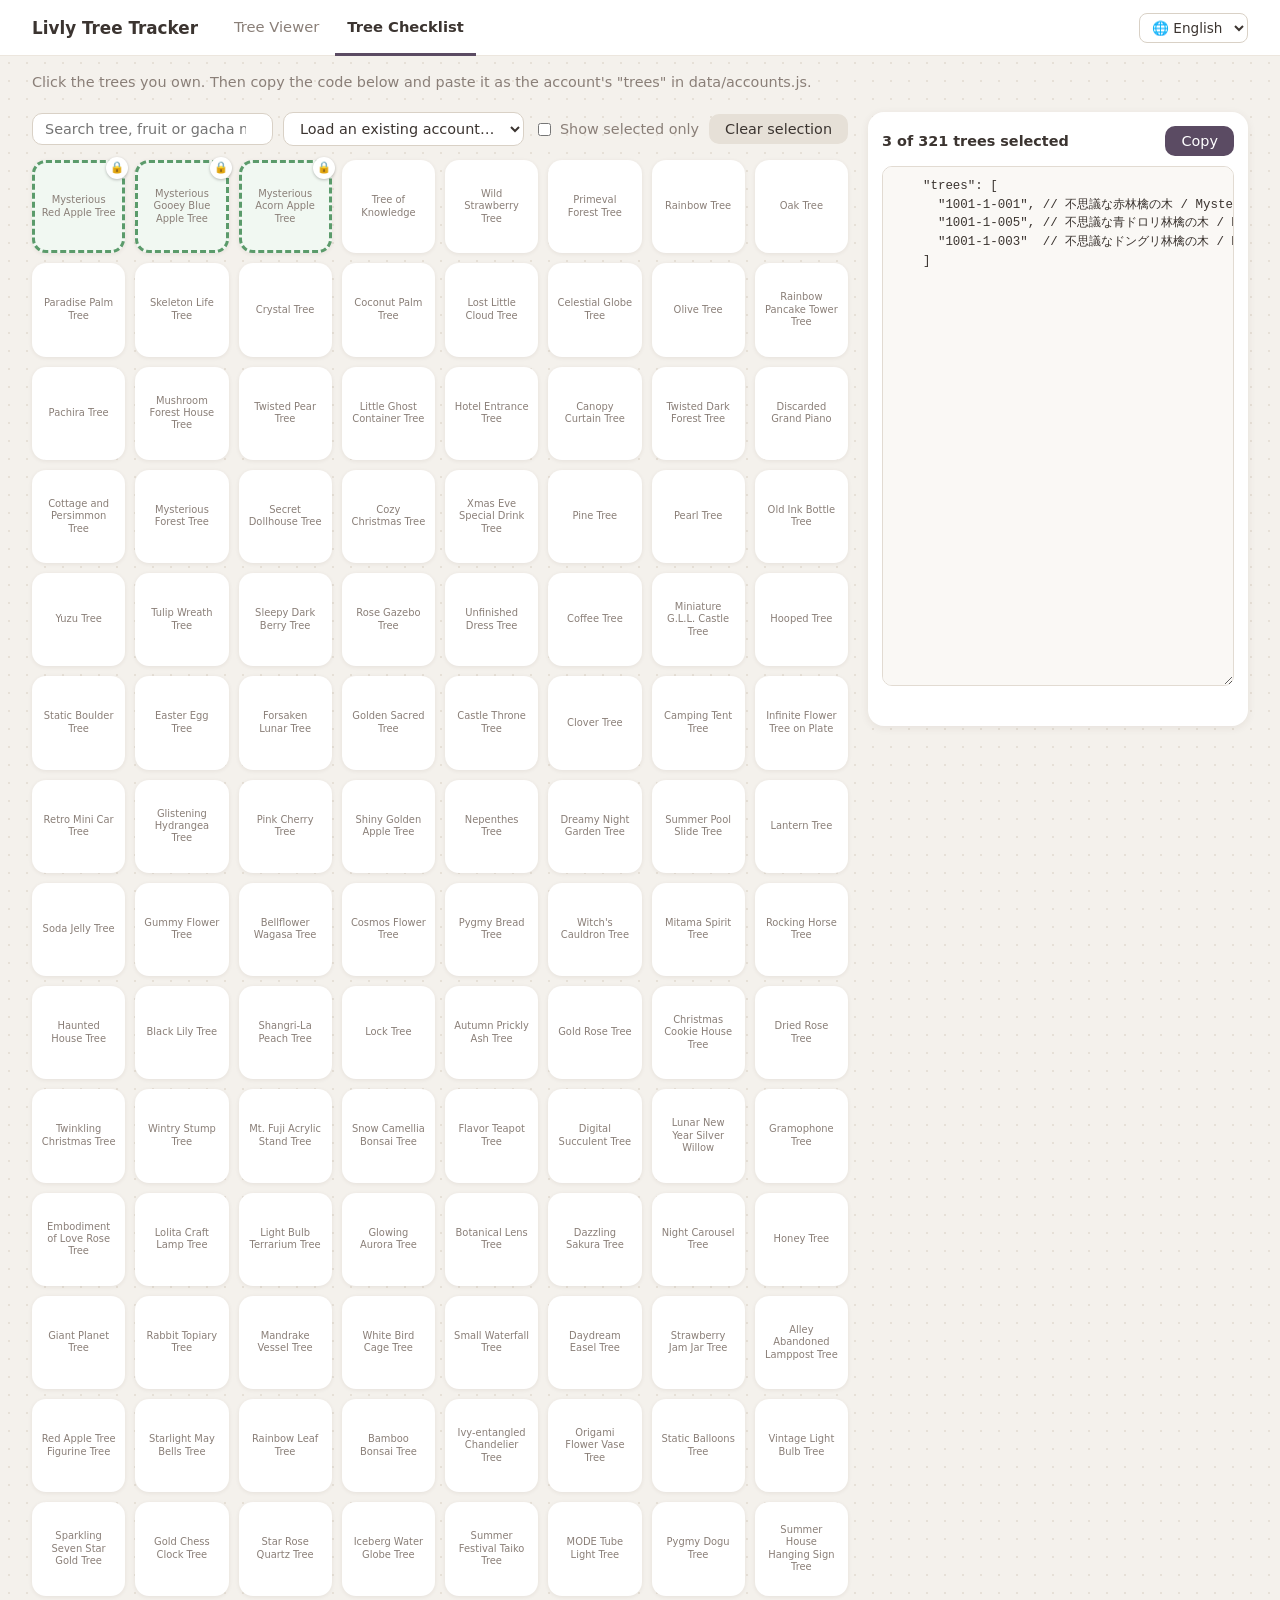
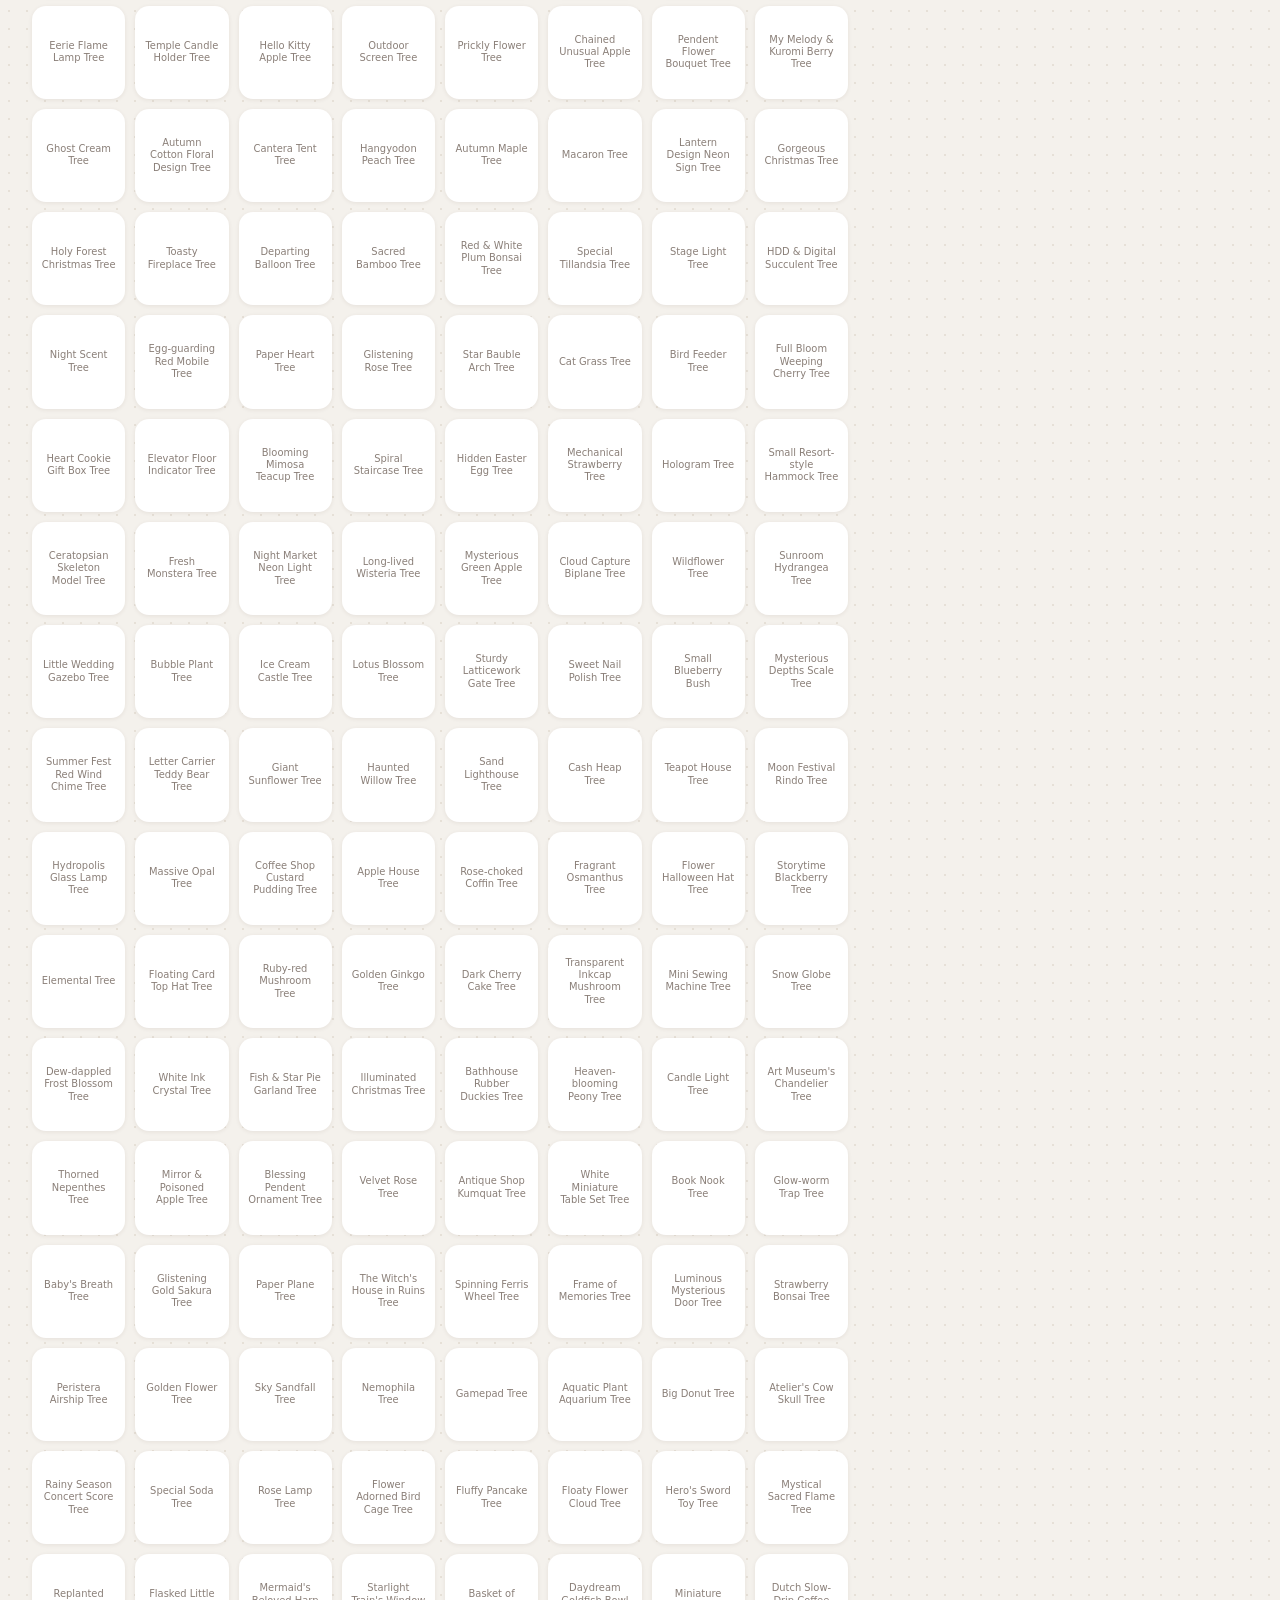
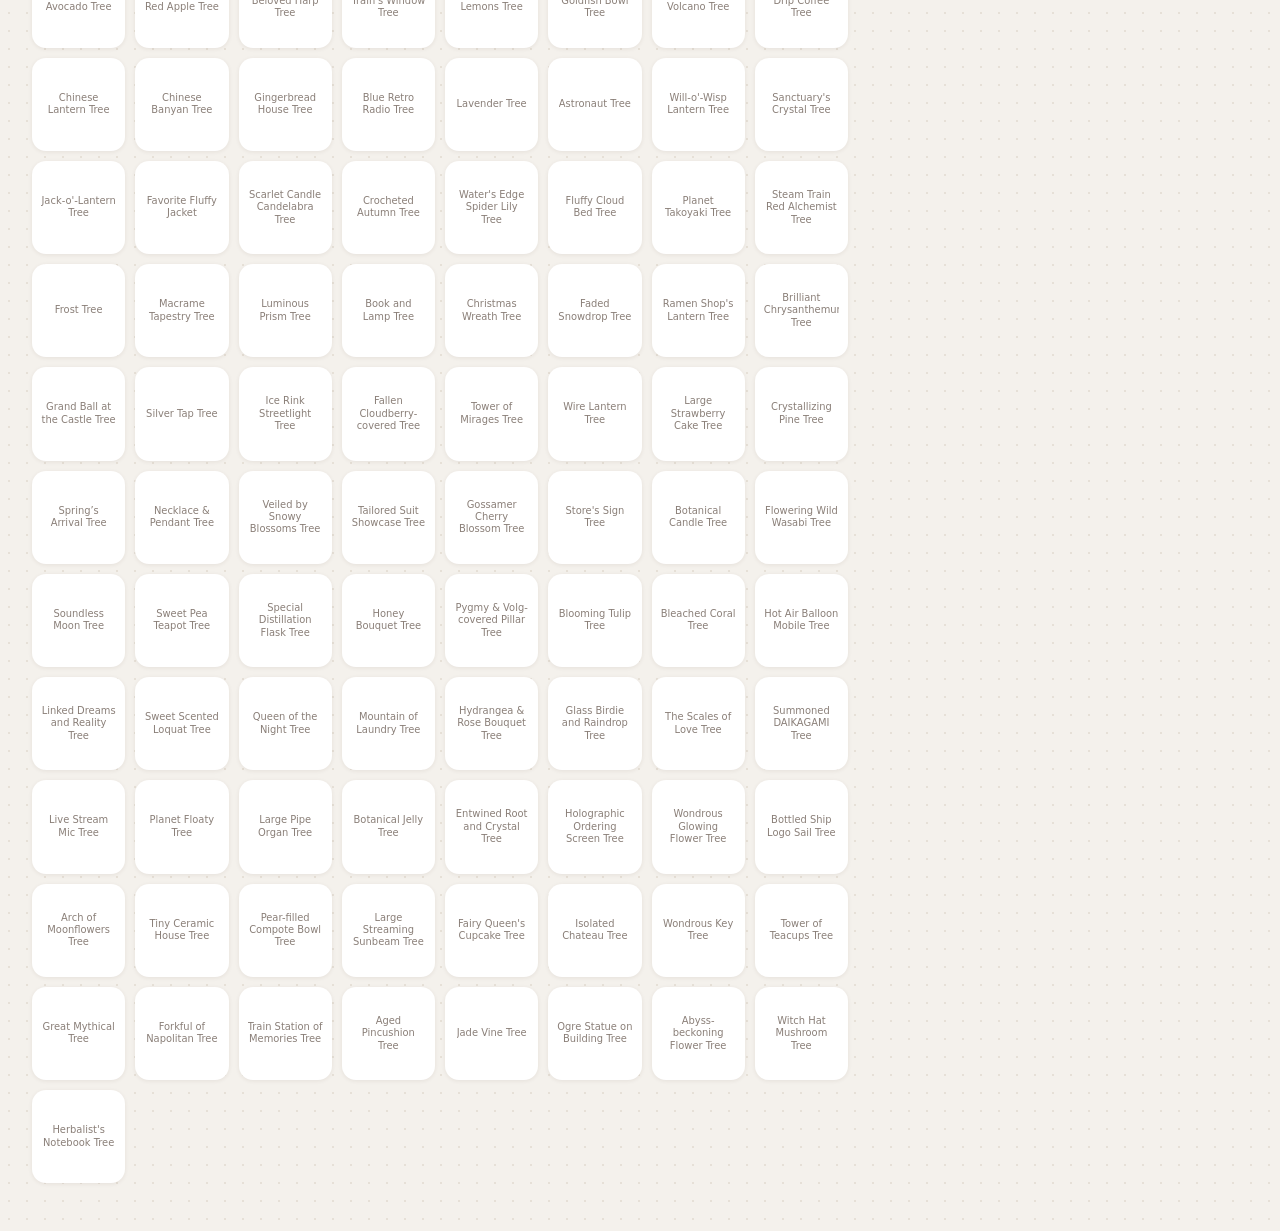
==== tree-checklist.html @ b5752711 "first commit" ====
<!DOCTYPE html>
<html lang="ja">
<head>
  <meta charset="UTF-8">
  <meta name="viewport" content="width=device-width, initial-scale=1.0">
  <meta http-equiv="Cache-Control" content="no-cache, no-store, must-revalidate">
  <title>Tree Checklist · Livly Tree Tracker</title>
  <script>
    // Fresh ?v= each load so the browser never shows an old saved copy.
    window.LIVLY_BUILD = Date.now();
    document.write('<link rel="stylesheet" href="css/style.css?v=' + LIVLY_BUILD + '">');
    document.write('<link rel="stylesheet" href="css/tree-checklist.css?v=' + LIVLY_BUILD + '">');
  </script>
</head>
<body>
  <!-- Top bar: app name, page tabs, language (filled in by scripts/nav.js) -->
  <nav id="site-nav" class="site-nav"></nav>

  <header class="page-header">
    <p class="page-meta" id="intro"></p>
  </header>

  <main class="picker-layout">
    <section class="picker-main">
      <div class="picker-toolbar">
        <input id="search" type="search" autocomplete="off">
        <select id="load-account"></select>
        <label class="toggle"><input id="selected-only" type="checkbox"> <span id="selected-only-label"></span></label>
        <button id="clear" type="button" class="secondary"></button>
      </div>
      <div id="tree-grid" class="picker-grid"></div>
      <p id="no-results" class="no-results" hidden></p>
    </section>

    <aside class="picker-output">
      <div class="output-head">
        <strong id="selected-count"></strong>
        <button id="copy" type="button"></button>
      </div>
      <textarea id="output" readonly spellcheck="false"></textarea>
      <p id="copy-status" class="copy-status" aria-live="polite"></p>
    </aside>
  </main>

  <script>
    [
      "data/livlies.js",
      "data/trees.js",
      "data/accounts.js",
      "scripts/i18n.js",
      "scripts/nav.js",
      "scripts/tree-checklist.js"
    ].forEach(function (src) {
      document.write('<script src="' + src + '?v=' + LIVLY_BUILD + '"><\/script>');
    });
  </script>
</body>
</html>
---- css/style.css ----
/* ===== Theme ===== */
:root {
  --bg: #f4f1ec;
  --card: #ffffff;
  --text: #3b3430;
  --muted: #8a7f78;
  --tile: #eeeae4;
  --radius: 16px;

  /* Potion colours: card edges, legend, tooltip */
  --c-neobelmin: #ef5a5a;   --text-neobelmin: #c43d3d;
  --c-mix: #4a7df0;         --text-mix: #2f5fcf;
  --c-plusterin: #f2a516;   --text-plusterin: #b87400;
  --c-collab: #b45ce0;      --text-collab: #8e3bbb;
  --c-plusterin-badge: #f2a516;   /* the "P" badge on Plusterin cards */

  /* Tooltip check marks: tree owned by this account / by another account (shared fruit) */
  --c-this-account: #7ab955;      /* grass green */
  --c-other-account: #17a99b;     /* teal green (also the share switch when on) */
}

* { box-sizing: border-box; }

body {
  margin: 0;
  font-family: "Hiragino Maru Gothic ProN", "Yu Gothic UI", "Meiryo", system-ui, sans-serif;
  background: var(--bg);
  background-image: radial-gradient(#e6e0d7 1px, transparent 1px);
  background-size: 18px 18px;
  color: var(--text);
}

/* ===== Top navigation bar (both pages) ===== */
.site-nav {
  display: flex; align-items: center; gap: 24px;
  height: 56px; padding: 0 32px;
  background: var(--card); border-bottom: 1px solid #ece6de;
  position: sticky; top: 0; z-index: 10;
}
.nav-brand { font-weight: bold; font-size: 1.05rem; white-space: nowrap; }
.nav-tabs { display: flex; gap: 4px; height: 100%; }
.nav-tabs a {
  display: flex; align-items: center; padding: 0 12px;
  color: var(--muted); text-decoration: none; font-size: 0.92rem; white-space: nowrap;
  border-bottom: 3px solid transparent; margin-bottom: -1px;
}
.nav-tabs a:hover { color: var(--text); }
.nav-tabs a.active { color: var(--text); font-weight: 600; border-bottom-color: #5b4b63; }
.nav-spacer { flex: 1; }
.lang-select {
  font: inherit; font-size: 0.85rem; color: var(--text); cursor: pointer;
  padding: 5px 8px; border-radius: 8px; border: 1px solid #d9d1c6; background: #fff;
}
@media (max-width: 640px) {
  .site-nav { gap: 12px; padding: 0 14px; }
  .nav-brand { display: none; }
}

/* ===== Page header (under the top bar) ===== */
.page-header { padding: 18px 32px 6px; }
.page-meta { margin: 0 0 8px; color: var(--muted); font-size: 0.9rem; }
#stats { font-size: 0.85rem; }
.page-toolbar {
  display: flex; flex-wrap: wrap; align-items: center; justify-content: space-between; gap: 12px 20px;
}

/* Right side of the toolbar: share switch + View switch */
.toolbar-controls { display: flex; flex-wrap: wrap; align-items: center; gap: 10px 22px; }

/* On/off switch ("Share fruit across accounts") */
.switch-control {
  display: inline-flex; align-items: center; gap: 8px; cursor: pointer;
  font-size: 0.84rem; color: var(--text); user-select: none;
}
.switch-control input { position: absolute; opacity: 0; pointer-events: none; }
.switch {
  position: relative; width: 36px; height: 20px; flex: none;
  border-radius: 999px; background: #d9d1c6; transition: background .15s;
}
.switch::after {
  content: ""; position: absolute; top: 2px; left: 2px; width: 16px; height: 16px;
  border-radius: 50%; background: #fff; box-shadow: 0 1px 2px rgba(0,0,0,.25); transition: transform .15s;
}
.switch-control input:checked + .switch { background: var(--c-other-account); }
.switch-control input:checked + .switch::after { transform: translateX(16px); }
.switch-control input:focus-visible + .switch { outline: 2px solid #5b4b63; outline-offset: 2px; }

/* "View" label sits outside the buttons */
.view-control { display: flex; align-items: center; gap: 8px; }
.control-label { font-size: 0.82rem; color: var(--muted); }

/* Segmented buttons (View switch) */
.segmented { display: inline-flex; gap: 2px; background: #e6e0d7; border-radius: 10px; padding: 3px; }
.segmented button {
  display: inline-flex; align-items: center; gap: 6px;
  border: 0; background: transparent; color: var(--muted); cursor: pointer;
  font: inherit; font-size: 0.84rem; padding: 5px 11px; border-radius: 8px;
}
.segmented button:hover { color: var(--text); }
.segmented button.active { background: var(--card); color: var(--text); box-shadow: 0 1px 3px rgba(0,0,0,.12); }
.segmented svg { width: 16px; height: 16px; flex: none; fill: currentColor; }
@media (max-width: 640px) {
  .segmented button span { display: none; }   /* icons only on small screens */
}

.legend {
  display: flex; flex-wrap: wrap; gap: 16px;
  list-style: none; padding: 0; margin: 0;
  font-size: 0.85rem; color: var(--muted);
}
.legend li { display: flex; align-items: center; gap: 6px; font-weight: 600; }
.legend li:has(.type-neobelmin) { color: var(--text-neobelmin); }
.legend li:has(.type-mix)       { color: var(--text-mix); }
.legend li:has(.type-plusterin) { color: var(--text-plusterin); }
.legend li:has(.type-collab)    { color: var(--text-collab); }
.dot { width: 10px; height: 10px; border-radius: 50%; display: inline-block; }
.dot.type-neobelmin { background: var(--c-neobelmin); }
.dot.type-mix       { background: var(--c-mix); }
.dot.type-plusterin { background: var(--c-plusterin); }
.dot.type-collab    { background: var(--c-collab); }

main { padding: 8px 32px 48px; }
.loading, .error-box { color: var(--muted); }
.error-box {
  background: #fff3f0; border: 1px solid #f0c4bb; color: #8a3a2c;
  padding: 16px 20px; border-radius: 12px; max-width: 720px; line-height: 1.6;
}
.error-box code { background: #fbe1da; padding: 1px 5px; border-radius: 4px; }

/* ===== Account section ===== */
.account { margin-top: 28px; }
.account-header {
  display: flex; flex-wrap: wrap; align-items: baseline; gap: 12px;
  border-bottom: 2px solid #e2dbd2; padding-bottom: 8px; margin-bottom: 14px;
}
.account-header h2 { margin: 0; font-size: 1.3rem; }
.account-count { color: var(--muted); font-size: 0.9rem; }


/* ===== Tree grid ===== */
.tree-grid {
  display: grid;
  grid-template-columns: repeat(auto-fill, minmax(260px, 1fr));
  gap: 16px;
}

/* ===== Tree card ===== */
.tree-card {
  background: var(--card);
  border-radius: var(--radius);
  padding: 10px;
  box-shadow: 0 2px 8px rgba(60, 40, 30, 0.08);
  border-left: 5px solid transparent;   /* potion colour, see below */
  display: flex; flex-direction: column; gap: 8px;
}
.tree-card.type-neobelmin { border-left-color: var(--c-neobelmin); }
.tree-card.type-mix       { border-left-color: var(--c-mix); }
.tree-card.type-plusterin { border-left-color: var(--c-plusterin); }
.tree-card.type-collab    { border-left-color: var(--c-collab); }

/* Banner (top) */
.banner {
  aspect-ratio: 4 / 1;
  border-radius: 10px;
  overflow: hidden;
  background: linear-gradient(135deg, #5b4b63, #2f2a3a);
  display: flex; align-items: center; justify-content: center;
}
.banner img { width: 100%; height: 100%; object-fit: cover; display: block; }
.banner-text {
  color: #fff; text-align: center; padding: 0 10px; line-height: 1.3;
  font-size: 0.95rem; font-weight: bold; text-shadow: 0 1px 2px rgba(0,0,0,.4);
}
.banner-text small { display: block; font-weight: normal; font-size: 0.72rem; opacity: 0.85; }

/* Body: Livly (left) + tree (right) */
.card-body {
  display: grid;
  grid-template-columns: 1fr 1fr;
  gap: 10px;
  align-items: end;
}

.livly-slot {
  position: relative;
  aspect-ratio: 1 / 1;
}
.livly-slot .livly-img {
  width: 100%; height: 100%; object-fit: contain;
  display: block;
}

/* Plusterin badge: white "P" on an amber circle, overlapping the bottom-left of the Livly */
.plusterin-badge, .cc-badge {
  position: absolute; border-radius: 50%;
  background: var(--c-plusterin-badge); border: 2px solid #fff;
  box-shadow: 0 1px 4px rgba(0,0,0,.25);
  display: flex; align-items: center; justify-content: center;
  color: #fff; font-weight: 800; line-height: 1;
  font-family: "Arial Rounded MT Bold", "Segoe UI", system-ui, sans-serif;
}
.plusterin-badge { left: -4px; bottom: -4px; width: 34px; height: 34px; font-size: 1.15rem; }

/* Wrapper that carries the Livly name on hover (both card views) */
.livly-pic { display: block; width: 100%; height: 100%; }
.livly-pic > a { display: block; width: 100%; height: 100%; }

/* "+N" chip on the Livly (Large cards) — hover / tap for the ingredient tooltip */
.more-chip {
  position: absolute; right: 2px; top: 2px;
  min-width: 30px; height: 26px; padding: 0 7px; border: 0; border-radius: 999px;
  background: #fff; box-shadow: 0 1px 4px rgba(0,0,0,.25);
  font: inherit; font-size: 0.78rem; font-weight: bold; color: var(--text); cursor: pointer;
}
.more-chip:hover, .more-chip:focus-visible { background: #5b4b63; color: #fff; outline: none; }

.tree-slot {
  aspect-ratio: 1 / 1;
  background: var(--tile);
  border-radius: 12px;
  display: flex; align-items: center; justify-content: center;
  overflow: hidden;
}
.tree-slot img { width: 90%; height: 90%; object-fit: contain; }

/* Placeholder for missing images */
.placeholder {
  width: 100%; height: 100%;
  border-radius: 12px;
  background: repeating-linear-gradient(45deg, #eee8e0, #eee8e0 8px, #e6dfd6 8px, #e6dfd6 16px);
  display: flex; align-items: center; justify-content: center;
  color: var(--muted); font-size: 0.75rem;
}


.tree-card.unknown { border: 2px dashed #e0a39a; color: #8a3a2c; font-size: 0.85rem; }

a { color: inherit; }


/* Shared potion colours for the small views */
.compact-card, .tree-tile-card { --ring: var(--c-neobelmin); }
.type-mix       { --ring: var(--c-mix); }
.type-plusterin { --ring: var(--c-plusterin); }
.type-collab    { --ring: var(--c-collab); }

/* ===== A · Compact cards ===== */
.compact-grid { display: grid; grid-template-columns: repeat(auto-fill, minmax(150px, 1fr)); gap: 10px; }
.compact-card {
  background: var(--card); border-radius: 12px; padding: 6px;
  box-shadow: 0 1px 4px rgba(60, 40, 30, 0.08); border-left: 5px solid var(--ring);
}
.cc-banner {
  aspect-ratio: 4 / 1; border-radius: 6px; overflow: hidden;
  background: linear-gradient(135deg, #5b4b63, #2f2a3a);
  color: #fff; font-size: 0.6rem; line-height: 1.2; font-weight: bold;
  display: flex; align-items: center; justify-content: center; text-align: center; padding: 0 4px;
}
.cc-banner img { width: 100%; height: 100%; object-fit: cover; display: block; }
.cc-banner:has(img) { padding: 0; }
.cc-body { display: grid; grid-template-columns: 1fr 1fr; gap: 6px; margin-top: 6px; }
.cc-livly, .cc-tree { position: relative; aspect-ratio: 1 / 1; }
.cc-livly img, .cc-tree img { width: 100%; height: 100%; object-fit: contain; display: block; }
.cc-tree { background: var(--tile); border-radius: 8px; overflow: hidden; }
.cc-badge { left: -3px; bottom: -3px; width: 22px; height: 22px; font-size: 0.75rem; }
.cc-more {
  position: absolute; right: -3px; top: -3px; min-width: 22px; height: 20px; padding: 0 5px;
  border: 0; border-radius: 999px; background: #fff; box-shadow: 0 1px 3px rgba(0,0,0,.25);
  font: inherit; font-size: 0.65rem; font-weight: bold; line-height: 20px; text-align: center;
  color: var(--text); cursor: pointer;
}
.cc-more:hover, .cc-more:focus-visible { background: #5b4b63; color: #fff; outline: none; }
.compact-card .placeholder, .tree-tile-card .placeholder { border-radius: 8px; }
.compact-card.unknown, .tree-tile-card.unknown {
  border: 2px dashed #e0a39a; color: #8a3a2c; font-size: 0.75rem; display: flex; align-items: center; justify-content: center;
}

/* ===== B · Tiles (also used by "Side by side") ===== */
.tile-grid { display: grid; grid-template-columns: repeat(auto-fill, minmax(86px, 1fr)); gap: 9px; }
.tree-tile-card {
  position: relative; aspect-ratio: 1 / 1; padding: 6px;
  background: var(--card); border-radius: 12px; border: 2px solid var(--ring);
  box-shadow: 0 1px 4px rgba(60, 40, 30, 0.08);
}
.tree-tile-card > img { width: 100%; height: 100%; object-fit: contain; display: block; }
.tt-livly {
  position: absolute; left: -6px; bottom: -6px; width: 44%; aspect-ratio: 1 / 1;
  border-radius: 50%; background: #fff; border: 2px solid var(--ring);
  box-shadow: 0 1px 3px rgba(0,0,0,.2); overflow: hidden;
}
.tt-livly img { width: 100%; height: 100%; object-fit: contain; display: block; }

/* ===== F · Accounts side by side ===== */
.accounts-columns {
  display: grid;
  grid-template-columns: repeat(var(--account-count, 3), minmax(0, 1fr));
  gap: 14px; align-items: start;
}
.accounts-columns .account {
  margin-top: 18px; background: rgba(255, 255, 255, 0.5); border-radius: 14px; padding: 10px;
}
.accounts-columns .account-header h2 { font-size: 1rem; }
.accounts-columns .tile-grid { grid-template-columns: repeat(auto-fill, minmax(64px, 1fr)); gap: 8px; }
@media (max-width: 900px) {
  .accounts-columns { grid-template-columns: 1fr; }
}


/* ===== "+N" ingredient tooltip ===== */
.livly-tip {
  position: fixed; z-index: 100;
  --ring: var(--c-neobelmin);   /* rows without a type class use the Neobelmin colour */
  max-height: calc(100vh - 20px); overflow-y: auto; overscroll-behavior: contain;
  width: max-content; max-width: min(520px, calc(100vw - 20px));
  background: #fff; border-radius: 14px; padding: 12px 14px;
  box-shadow: 0 8px 28px rgba(40, 25, 20, .18), 0 0 0 1px rgba(0,0,0,.04);
  font-size: 0.82rem; line-height: 1.35; color: var(--text);
}
/* Soft bounce in, quick fade out */
.livly-tip {
  transform-origin: var(--tip-origin, left top);
  animation: tipBounceIn 260ms cubic-bezier(.34, 1.56, .64, 1) both;
}
.livly-tip.leaving {
  pointer-events: none;
  animation: tipFadeOut 100ms ease-in both;
}
@keyframes tipBounceIn {
  from { opacity: 0; transform: scale(.85); }
  60%  { opacity: 1; }
  to   { opacity: 1; transform: none; }
}
@keyframes tipFadeOut {
  to { opacity: 0; transform: scale(.97); }
}
@media (prefers-reduced-motion: reduce) {
  .livly-tip, .livly-tip.leaving { animation: none; }
}
.livly-tip img { display: block; width: 100%; height: 100%; object-fit: contain; }
.lt-ph { display: block; width: 100%; height: 100%; background: #eee8e0; }
.lt-title { font-size: 0.72rem; color: var(--muted); margin: 0 0 6px; }

.lt-chain {
  display: grid; grid-template-columns: 44px 1fr; gap: 4px 10px; align-items: center; padding: 7px 0;
}
.lt-chain + .lt-chain { border-top: 1px solid #f0ebe4; }
.lt-pic {
  width: 44px; height: 44px; border-radius: 50%; overflow: hidden;
  border: 3px solid var(--ring); background: #faf8f5;
}
.lt-chain.cannot > .lt-pic { filter: grayscale(.85); opacity: .5; }
.lt-name { font-weight: 600; }
.lt-pill {
  display: inline-block; margin-left: 6px; padding: 1px 7px; border-radius: 999px;
  font-size: 0.64rem; color: #fff; background: var(--ring); vertical-align: 1px;
}
.lt-main {
  display: inline-block; margin-left: 4px; padding: 0 6px; border-radius: 999px;
  border: 1px solid #d9d1c6; font-size: 0.64rem; color: var(--muted);
}
.lt-status { margin-left: 6px; font-size: 0.64rem; white-space: nowrap; }
.lt-status.ok { color: #4f8a5e; }
.lt-status.no { color: #b0695c; }

/* recipe trees with counts; ✓ = owned, faded = missing */
.lt-recipe { display: flex; flex-wrap: wrap; gap: 6px; margin-top: 3px; }
.lt-ing { display: inline-flex; align-items: center; gap: 2px; font-size: 0.68rem; color: var(--muted); }
.lt-ing-pic, .lt-p-tree { position: relative; border-radius: 6px; background: #f3efe9; }
.lt-ing-pic { width: 24px; height: 24px; }
.lt-ing-pic img, .lt-p-tree img { border-radius: 6px; }
.lt-ing.missing .lt-ing-pic, .lt-p.no .lt-p-tree { opacity: .35; filter: grayscale(1); }
.lt-ing.owned .lt-ing-pic::after, .lt-p.ok .lt-p-tree::after {
  content: "✓"; position: absolute; right: -4px; bottom: -4px;
  width: 12px; height: 12px; border-radius: 50%;
  background: var(--c-this-account); color: #fff; font-size: 8px; line-height: 12px; text-align: center;
}
.lt-ing.other .lt-ing-pic::after, .lt-p.ok.other .lt-p-tree::after {
  content: "✓"; position: absolute; right: -4px; bottom: -4px;
  width: 12px; height: 12px; border-radius: 50%;
  background: var(--c-other-account); color: #fff; font-size: 8px; line-height: 12px; text-align: center;
}

/* Plusterins of that Neobelmin */
.lt-plus { grid-column: 2; display: flex; flex-wrap: wrap; gap: 8px; align-items: flex-start; }
.lt-arrow { align-self: center; color: var(--muted); font-size: 0.75rem; }
.lt-p { width: 40px; text-align: center; font-size: 0.64rem; color: var(--muted); }
.lt-p.ok { color: #4f8a5e; font-weight: 600; }
.lt-p-pic {
  width: 34px; height: 34px; margin: 0 auto 2px; border-radius: 50%; overflow: hidden;
  border: 2px solid var(--c-plusterin); background: #faf8f5;
}
.lt-p.no .lt-p-pic { filter: grayscale(.85); opacity: .5; }
.lt-p-tree { width: 20px; height: 20px; margin: 2px auto 0; }
.lt-legend {
  display: flex; flex-wrap: wrap; gap: 4px 14px;
  margin-top: 8px; padding-top: 7px; border-top: 1px solid #f0ebe4;
  font-size: 0.68rem; color: var(--muted);
}
.lt-key { display: inline-flex; align-items: center; gap: 5px; }
/* same badges as on the recipe trees */
.lt-check {
  width: 13px; height: 13px; border-radius: 50%; flex: none;
  color: #fff; font-size: 8px; line-height: 13px; text-align: center;
}
.lt-check.owned { background: var(--c-this-account); }
.lt-check.other { background: var(--c-other-account); }
---- css/tree-checklist.css ----
/* ===== Tree Checklist (extends style.css) ===== */

/* Grid on the left, output box stays in view on the right */
.picker-layout {
  display: grid;
  grid-template-columns: minmax(0, 1fr) 380px;
  gap: 20px;
  align-items: start;
}
@media (max-width: 900px) {
  .picker-layout { grid-template-columns: 1fr; }
}

/* Toolbar */
.picker-toolbar {
  display: flex; flex-wrap: wrap; align-items: center; gap: 10px;
  margin-bottom: 14px;
}
.picker-toolbar input[type="search"],
.picker-toolbar select {
  font: inherit; font-size: 0.9rem;
  padding: 7px 12px; border-radius: 10px; border: 1px solid #d9d1c6; background: #fff; color: var(--text);
}
.picker-toolbar input[type="search"] { flex: 1 1 220px; min-width: 180px; }
.toggle { display: inline-flex; align-items: center; gap: 6px; font-size: 0.9rem; color: var(--muted); cursor: pointer; }

button {
  font: inherit; font-size: 0.9rem; cursor: pointer;
  padding: 7px 16px; border-radius: 10px; border: 0;
  background: #5b4b63; color: #fff;
}
button.secondary { background: #e6e0d7; color: var(--text); }
button:hover { filter: brightness(1.08); }

/* Tree tiles */
.picker-grid {
  display: grid;
  grid-template-columns: repeat(auto-fill, minmax(92px, 1fr));
  gap: 10px;
}
.tree-tile {
  position: relative;
  aspect-ratio: 1 / 1;
  padding: 6px;
  background: var(--card);
  border: 3px solid transparent;
  border-radius: 14px;
  box-shadow: 0 1px 4px rgba(60, 40, 30, 0.08);
  display: flex; align-items: center; justify-content: center;
  color: var(--text);
}
.tree-tile:hover { filter: none; border-color: #d9d1c6; }
.tree-tile[hidden] { display: none; }
.tree-tile img { width: 100%; height: 100%; object-fit: contain; opacity: 0.55; transition: opacity .12s; }
.tree-tile:hover img { opacity: 0.85; }

.tree-tile.selected { border-color: #5b9b6b; background: #f1f8f2; }
.tree-tile.selected img { opacity: 1; }

.tree-tile .check {
  position: absolute; top: -6px; right: -6px;
  width: 22px; height: 22px; border-radius: 50%;
  background: #5b9b6b; color: #fff; font-size: 0.8rem; line-height: 22px; text-align: center;
  display: none; box-shadow: 0 1px 3px rgba(0,0,0,.25);
}
.tree-tile.selected .check { display: block; }

/* Starter trees: always selected, can't be clicked off */
.tree-tile.locked { cursor: default; border-style: dashed; }
.tree-tile.locked:hover { border-color: #5b9b6b; }
.tree-tile.locked .check { background: #fff; font-size: 0.7rem; }

.tile-fallback { font-size: 0.62rem; line-height: 1.25; color: var(--muted); text-align: center; overflow: hidden; }

.no-results { color: var(--muted); }

/* Output box */
.picker-output {
  position: sticky; top: 72px;   /* below the sticky top bar */
  background: var(--card);
  border-radius: var(--radius);
  padding: 14px;
  box-shadow: 0 2px 8px rgba(60, 40, 30, 0.08);
  display: flex; flex-direction: column; gap: 10px;
}
.output-head { display: flex; align-items: center; justify-content: space-between; gap: 10px; font-size: 0.9rem; }
#output {
  width: 100%;
  height: min(60vh, 520px);
  resize: vertical;
  font-family: Consolas, "Cascadia Mono", Menlo, monospace;
  font-size: 0.78rem; line-height: 1.5;
  padding: 10px; border-radius: 10px; border: 1px solid #e2dbd2; background: #faf8f5; color: var(--text);
  white-space: pre; overflow: auto;
}
.copy-status { margin: 0; min-height: 1.2em; font-size: 0.85rem; color: #5b9b6b; }
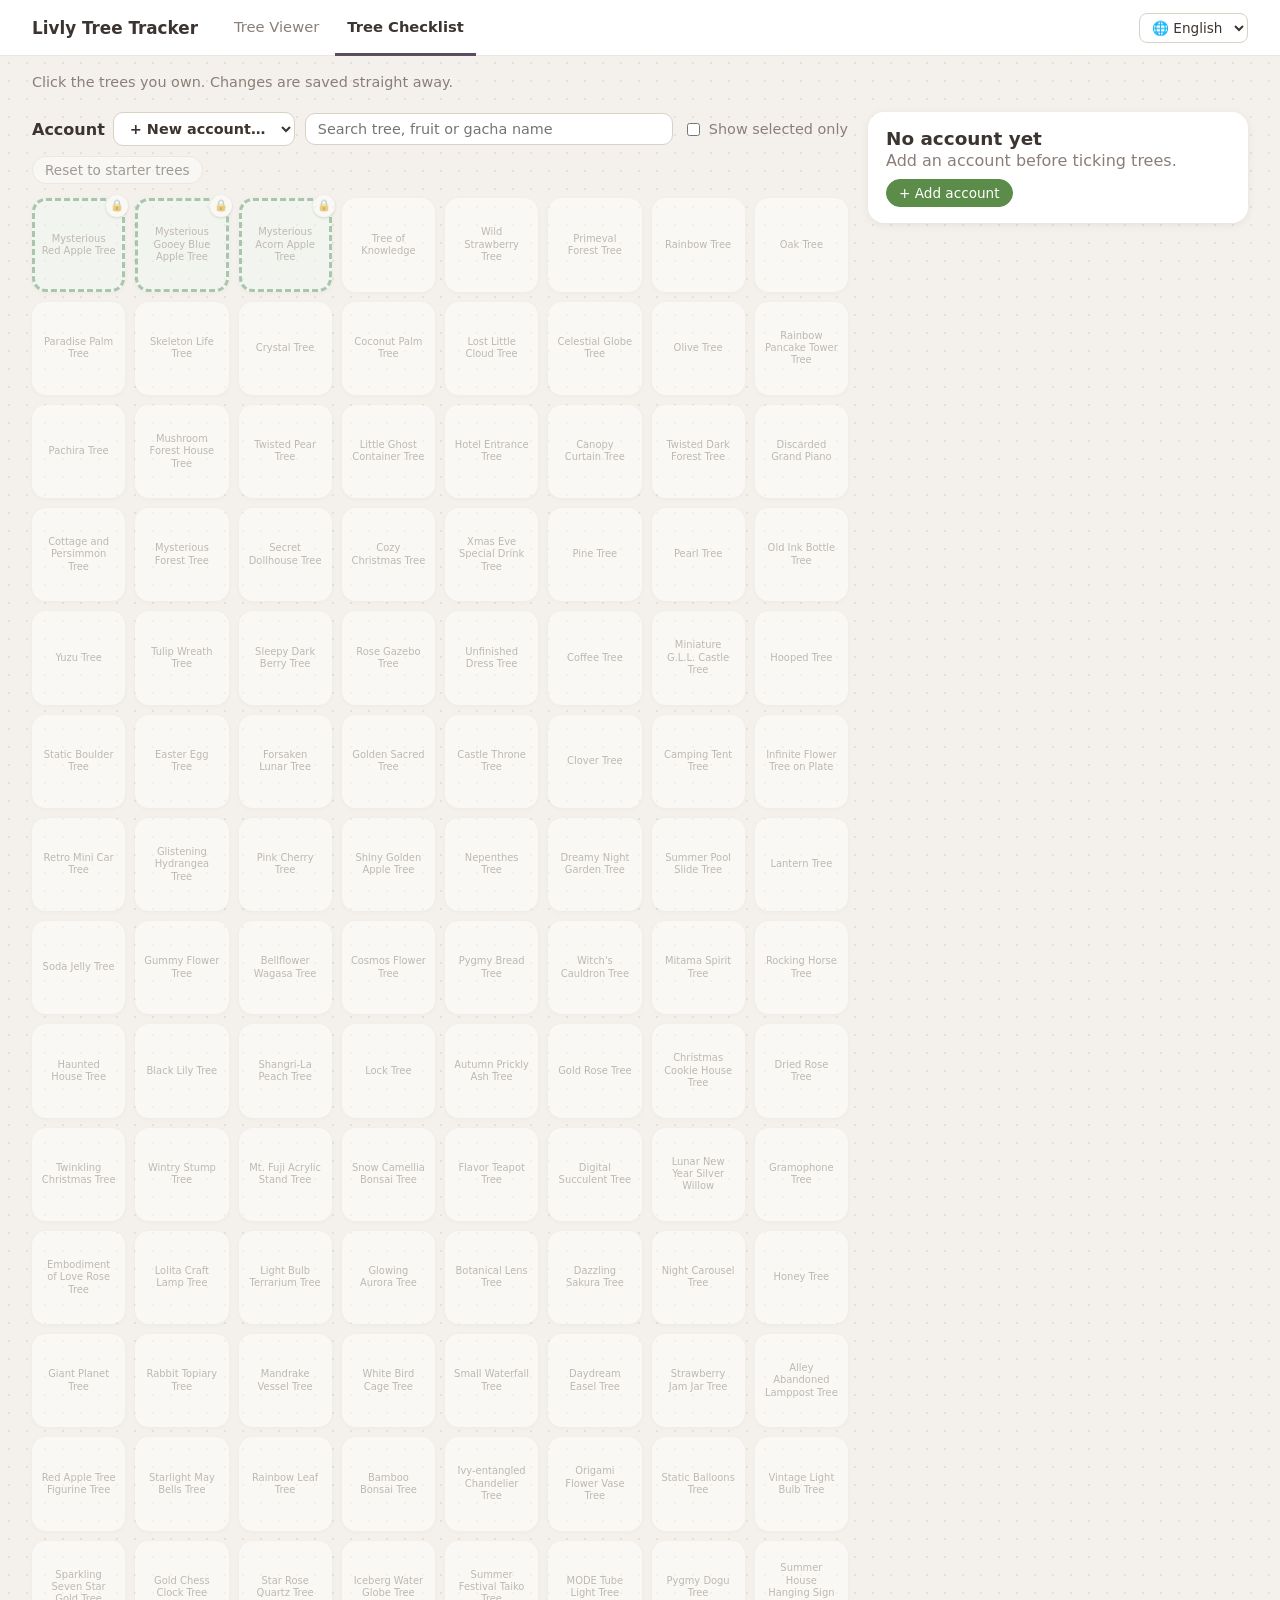
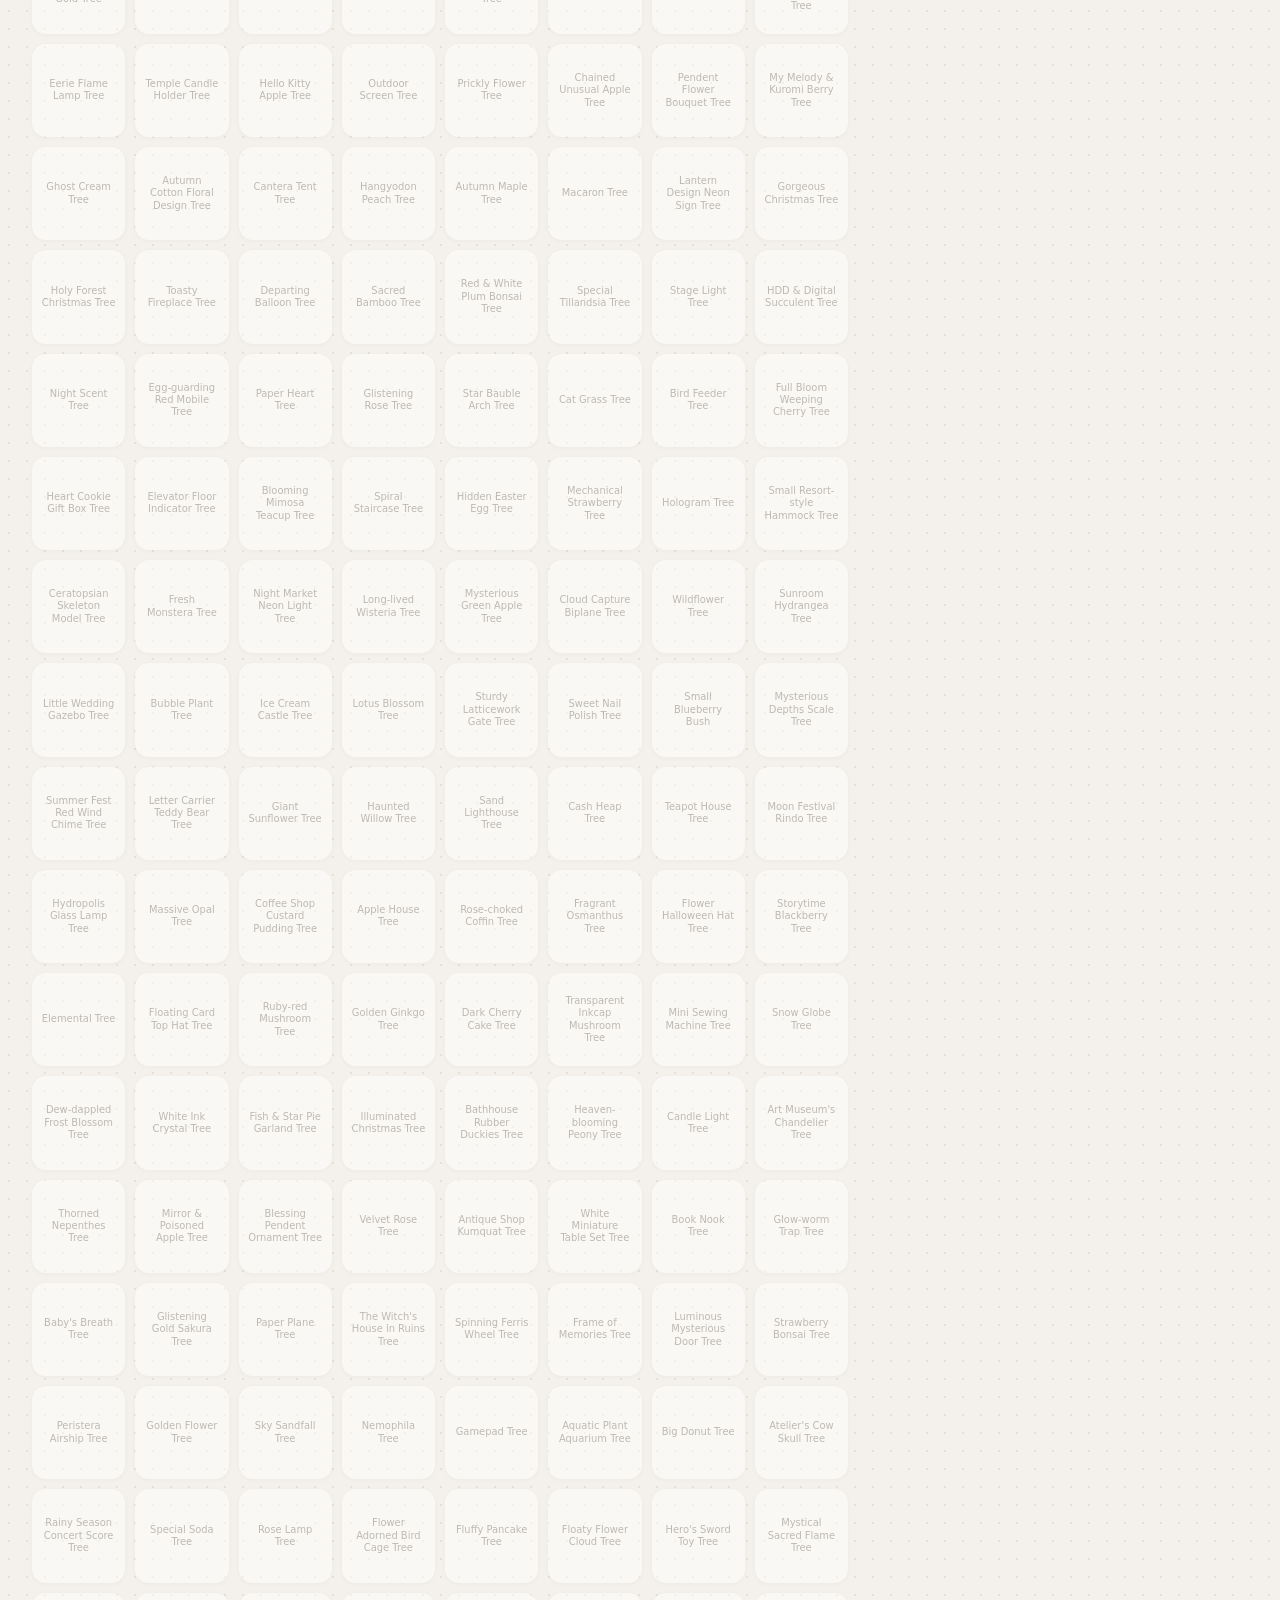
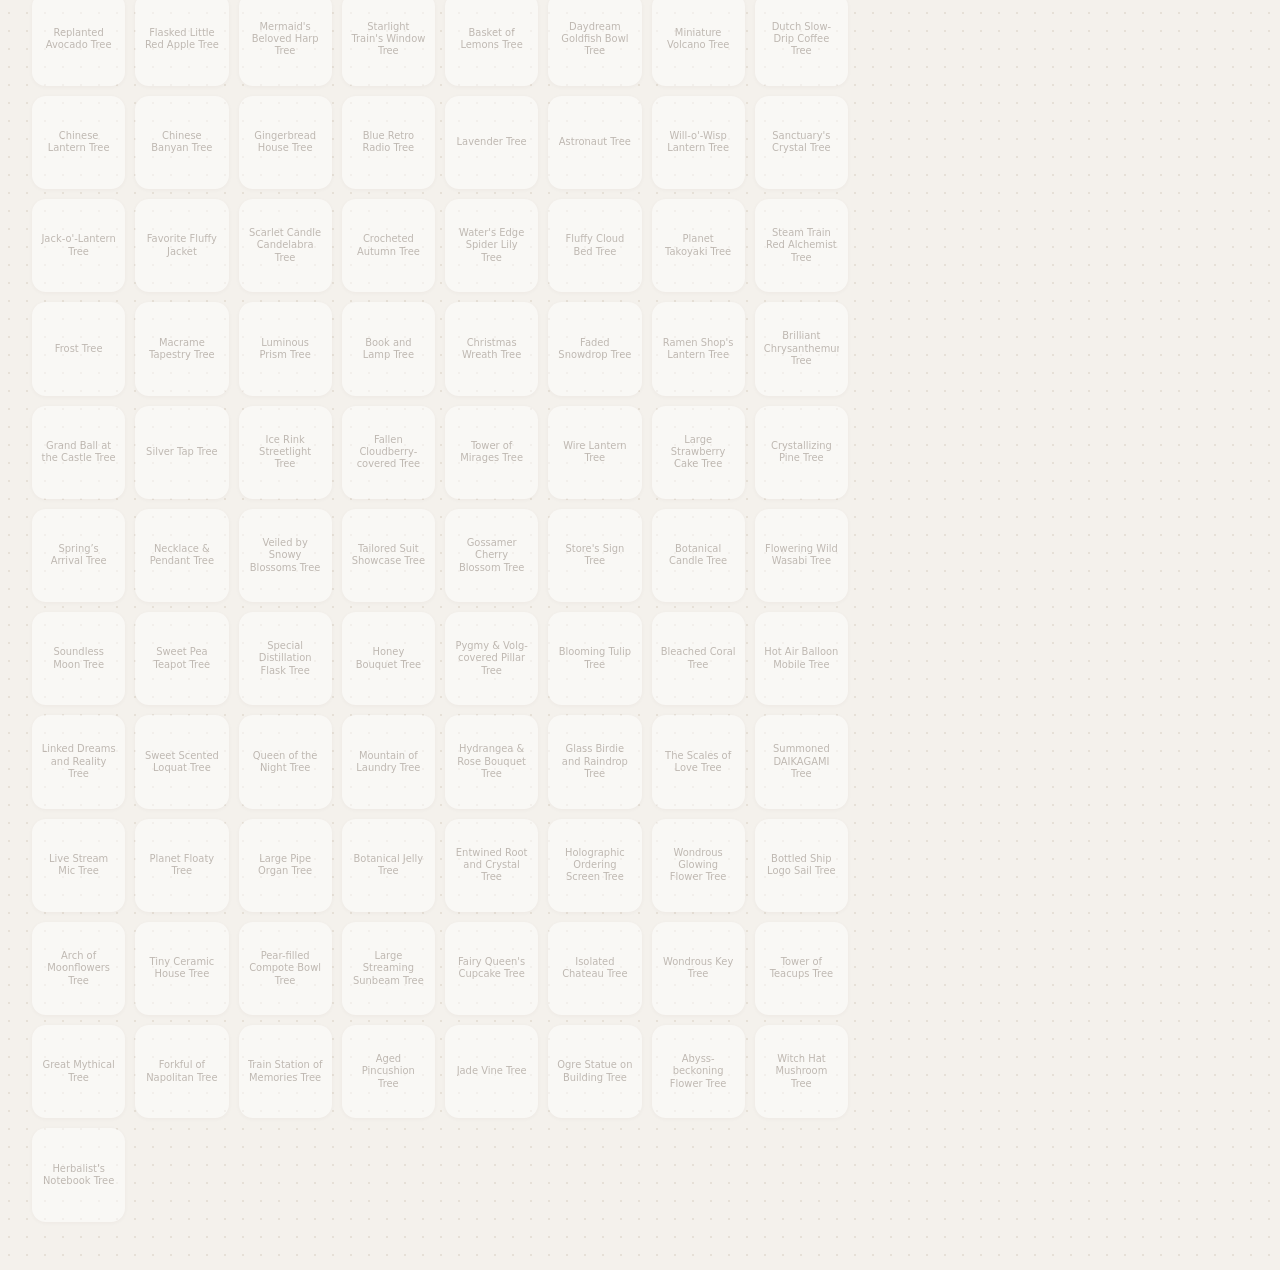
==== commit 5c0f5907: "user friendly setup" ====
--- a/tree-checklist.html
+++ b/tree-checklist.html
@@ -23,31 +23,27 @@
   <main class="picker-layout">
     <section class="picker-main">
       <div class="picker-toolbar">
+        <!-- Which saved account is being edited -->
+        <label class="account-picker"><span id="account-label"></span> <select id="account-select"></select></label>
         <input id="search" type="search" autocomplete="off">
-        <select id="load-account"></select>
         <label class="toggle"><input id="selected-only" type="checkbox"> <span id="selected-only-label"></span></label>
-        <button id="clear" type="button" class="secondary"></button>
+        <button id="reset" type="button" class="btn"></button>
       </div>
       <div id="tree-grid" class="picker-grid"></div>
       <p id="no-results" class="no-results" hidden></p>
     </section>
 
-    <aside class="picker-output">
-      <div class="output-head">
-        <strong id="selected-count"></strong>
-        <button id="copy" type="button"></button>
-      </div>
-      <textarea id="output" readonly spellcheck="false"></textarea>
-      <p id="copy-status" class="copy-status" aria-live="polite"></p>
-    </aside>
+    <!-- Summary of the account being edited (filled in by scripts/tree-checklist.js) -->
+    <aside id="account-panel" class="picker-output"></aside>
   </main>
 
   <script>
     [
       "data/livlies.js",
       "data/trees.js",
-      "data/accounts.js",
       "scripts/i18n.js",
+      "scripts/store.js",
+      "scripts/dialog.js",
       "scripts/nav.js",
       "scripts/tree-checklist.js"
     ].forEach(function (src) {
--- a/css/style.css
+++ b/css/style.css
@@ -15,7 +15,7 @@
   --c-plusterin-badge: #f2a516;   /* the "P" badge on Plusterin cards */
 
   /* Tooltip check marks: tree owned by this account / by another account (shared fruit) */
-  --c-this-account: #7ab955;      /* grass green */
+  --c-this-account: #4caf50;      /* grass green */
   --c-other-account: #17a99b;     /* teal green (also the share switch when on) */
 }
 
@@ -135,6 +135,82 @@
 }
 .account-header h2 { margin: 0; font-size: 1.3rem; }
 .account-count { color: var(--muted); font-size: 0.9rem; }
+.account { scroll-margin-top: 72px; }   /* below the sticky top bar when jumped to */
+.account-header { align-items: center; }
+.account-actions { margin-left: auto; display: flex; align-items: center; gap: 2px; }
+
+/* ===== Buttons (both pages) ===== */
+.btn {
+  display: inline-flex; align-items: center; gap: 6px;
+  font: inherit; font-size: 0.85rem; line-height: 1.2; cursor: pointer; white-space: nowrap;
+  padding: 5px 12px; border-radius: 999px;
+  border: 1px solid #e2dbd2; background: #fff; color: var(--text); text-decoration: none;
+}
+.btn:hover { background: #f7f3ee; filter: none; }
+.btn:disabled { opacity: .45; cursor: default; background: #fff; }
+.btn svg { width: 15px; height: 15px; flex: none; }
+.btn.primary { background: #5b8c4a; border-color: #5b8c4a; color: #fff; }
+.btn.primary:hover { background: #4f7c40; }
+.btn.danger { background: #c94a3d; border-color: #c94a3d; color: #fff; }
+.btn.danger:hover { background: #b23e32; }
+.icon-btn {
+  display: inline-grid; place-items: center; width: 30px; height: 30px; padding: 0;
+  border: 0; border-radius: 8px; background: transparent; color: var(--muted); cursor: pointer;
+}
+.icon-btn:hover { background: #ebe4db; color: var(--text); filter: none; }
+.icon-btn svg { width: 17px; height: 17px; }
+/* Bottom line: "Saved in this browser only · Export backup · Import" */
+.data-footer {
+  display: flex; flex-wrap: wrap; align-items: center; justify-content: center; gap: 8px;
+  margin-top: 14px; padding: 14px; border-top: 1px solid #e2dbd2;
+  color: var(--muted); font-size: 0.85rem;
+}
+.link-btn {
+  display: inline-flex; align-items: center; gap: 5px; padding: 0; border: 0; background: none;
+  font: inherit; color: #2f5fcf; cursor: pointer;
+}
+.link-btn:hover { text-decoration: underline; filter: none; }
+.link-btn svg { width: 14px; height: 14px; }
+
+/* "+ Add account" after the last account */
+.add-account {
+  display: block; width: 100%; margin-top: 28px; padding: 16px;
+  font: inherit; font-weight: 600; font-size: 0.95rem; color: var(--text); cursor: pointer;
+  background: transparent; border: 2px dashed #d8cfc4; border-radius: 12px;
+}
+.add-account:hover { background: rgba(255, 255, 255, 0.6); border-color: #b9ad9f; }
+
+/* First visit: no accounts yet */
+.empty-state {
+  max-width: 520px; margin: 56px auto; padding: 32px 36px; text-align: center;
+  background: var(--card); border-radius: 16px; box-shadow: 0 2px 10px rgba(60, 40, 30, 0.06);
+}
+.empty-art { font-size: 42px; }
+.empty-state h2 { margin: 6px 0 8px; font-size: 1.35rem; }
+.empty-state p { color: var(--muted); margin: 0 0 20px; line-height: 1.6; }
+.empty-buttons { display: flex; flex-wrap: wrap; gap: 10px; justify-content: center; }
+.empty-buttons .btn { font-size: 0.95rem; padding: 8px 16px; }
+.empty-state small { display: block; margin-top: 18px; color: var(--muted); line-height: 1.5; }
+
+/* Pop-up box (scripts/dialog.js) */
+.dialog-backdrop {
+  position: fixed; inset: 0; z-index: 100; display: grid; place-items: center; padding: 16px;
+  background: rgba(40, 30, 20, 0.35); animation: dialogFade 120ms ease-out;
+}
+.dialog {
+  width: min(380px, 100%); background: var(--card); border-radius: 14px; padding: 22px 24px;
+  box-shadow: 0 10px 40px rgba(0, 0, 0, 0.2); animation: tipBounceIn 220ms cubic-bezier(.34, 1.56, .64, 1);
+}
+.dialog h3 { margin: 0 0 10px; font-size: 1.05rem; }
+.dialog p { margin: 0 0 4px; color: var(--muted); line-height: 1.6; font-size: 0.92rem; }
+.dialog input {
+  width: 100%; box-sizing: border-box; margin-top: 4px;
+  font: inherit; padding: 8px 10px; border: 1px solid #d8cfc4; border-radius: 8px; color: var(--text);
+}
+.dialog input:focus { outline: 2px solid #5b8c4a; outline-offset: 0; border-color: transparent; }
+.dialog-buttons { display: flex; flex-wrap: wrap; justify-content: flex-end; gap: 8px; margin-top: 18px; }
+@keyframes dialogFade { from { opacity: 0; } }
+@media (prefers-reduced-motion: reduce) { .dialog-backdrop, .dialog { animation: none; } }
 
 
 /* ===== Tree grid ===== */
@@ -300,6 +376,11 @@
   margin-top: 18px; background: rgba(255, 255, 255, 0.5); border-radius: 14px; padding: 10px;
 }
 .accounts-columns .account-header h2 { font-size: 1rem; }
+.accounts-columns .account-header { gap: 6px; }
+.accounts-columns .edit-trees span { display: none; }   /* icon only in narrow columns */
+.accounts-columns .edit-trees { padding: 5px 8px; }
+.accounts-columns .add-account { grid-column: 1 / -1; margin-top: 4px; }
+.accounts-columns .data-footer { grid-column: 1 / -1; margin-top: 0; }
 .accounts-columns .tile-grid { grid-template-columns: repeat(auto-fill, minmax(64px, 1fr)); gap: 8px; }
 @media (max-width: 900px) {
   .accounts-columns { grid-template-columns: 1fr; }
--- a/css/tree-checklist.css
+++ b/css/tree-checklist.css
@@ -24,13 +24,8 @@
 .picker-toolbar input[type="search"] { flex: 1 1 220px; min-width: 180px; }
 .toggle { display: inline-flex; align-items: center; gap: 6px; font-size: 0.9rem; color: var(--muted); cursor: pointer; }
 
-button {
-  font: inherit; font-size: 0.9rem; cursor: pointer;
-  padding: 7px 16px; border-radius: 10px; border: 0;
-  background: #5b4b63; color: #fff;
-}
-button.secondary { background: #e6e0d7; color: var(--text); }
-button:hover { filter: brightness(1.08); }
+/* Tree tiles are <button>s: reset the browser's button look */
+.tree-tile { font: inherit; cursor: pointer; }
 
 /* Tree tiles */
 .picker-grid {
@@ -74,23 +69,26 @@
 
 .no-results { color: var(--muted); }
 
-/* Output box */
+/* Account summary on the right */
 .picker-output {
   position: sticky; top: 72px;   /* below the sticky top bar */
   background: var(--card);
   border-radius: var(--radius);
-  padding: 14px;
+  padding: 16px 18px;
   box-shadow: 0 2px 8px rgba(60, 40, 30, 0.08);
-  display: flex; flex-direction: column; gap: 10px;
+  display: flex; flex-direction: column; align-items: flex-start; gap: 8px;
 }
-.output-head { display: flex; align-items: center; justify-content: space-between; gap: 10px; font-size: 0.9rem; }
-#output {
-  width: 100%;
-  height: min(60vh, 520px);
-  resize: vertical;
-  font-family: Consolas, "Cascadia Mono", Menlo, monospace;
-  font-size: 0.78rem; line-height: 1.5;
-  padding: 10px; border-radius: 10px; border: 1px solid #e2dbd2; background: #faf8f5; color: var(--text);
-  white-space: pre; overflow: auto;
-}
-.copy-status { margin: 0; min-height: 1.2em; font-size: 0.85rem; color: #5b9b6b; }
+.panel-name { font-size: 1.15rem; font-weight: 700; word-break: break-word; }
+.panel-saved { color: #3f8a3a; font-size: 0.88rem; min-height: 1.2em; }
+.panel-saved.flash { animation: savedFlash 600ms ease-out; }
+@keyframes savedFlash { from { color: #1f6a1a; font-weight: 600; } }
+.panel-link { color: #2f5fcf; font-size: 0.9rem; text-decoration: none; padding-top: 10px; border-top: 1px solid #eee5db; align-self: stretch; }
+.panel-link:hover { text-decoration: underline; }
+.panel-empty p { margin: 0 0 6px; color: var(--muted); line-height: 1.5; }
+
+/* Account dropdown */
+.account-picker { display: inline-flex; align-items: center; gap: 8px; font-weight: 600; }
+.picker-toolbar .account-picker select { font-weight: 600; max-width: 220px; }
+
+/* No account yet: tiles can't be ticked */
+.picker-grid.disabled { opacity: .5; pointer-events: none; }
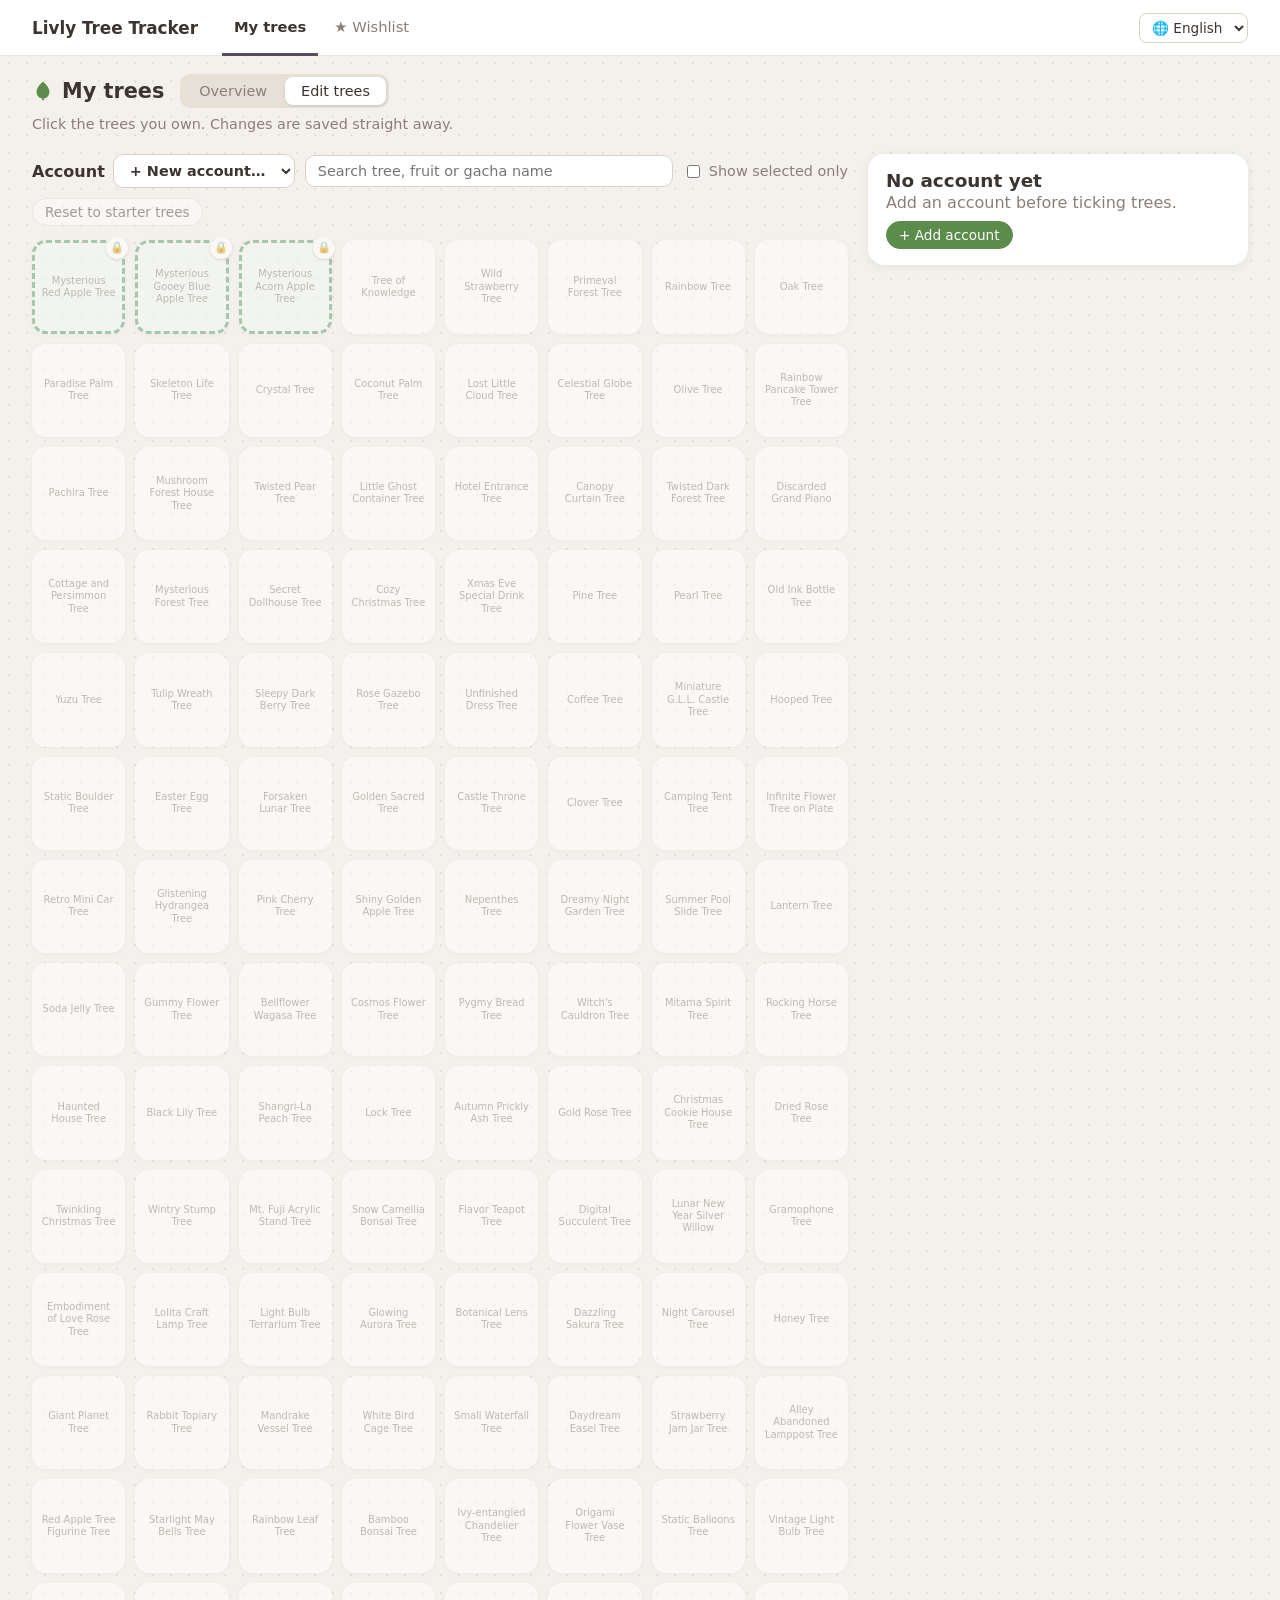
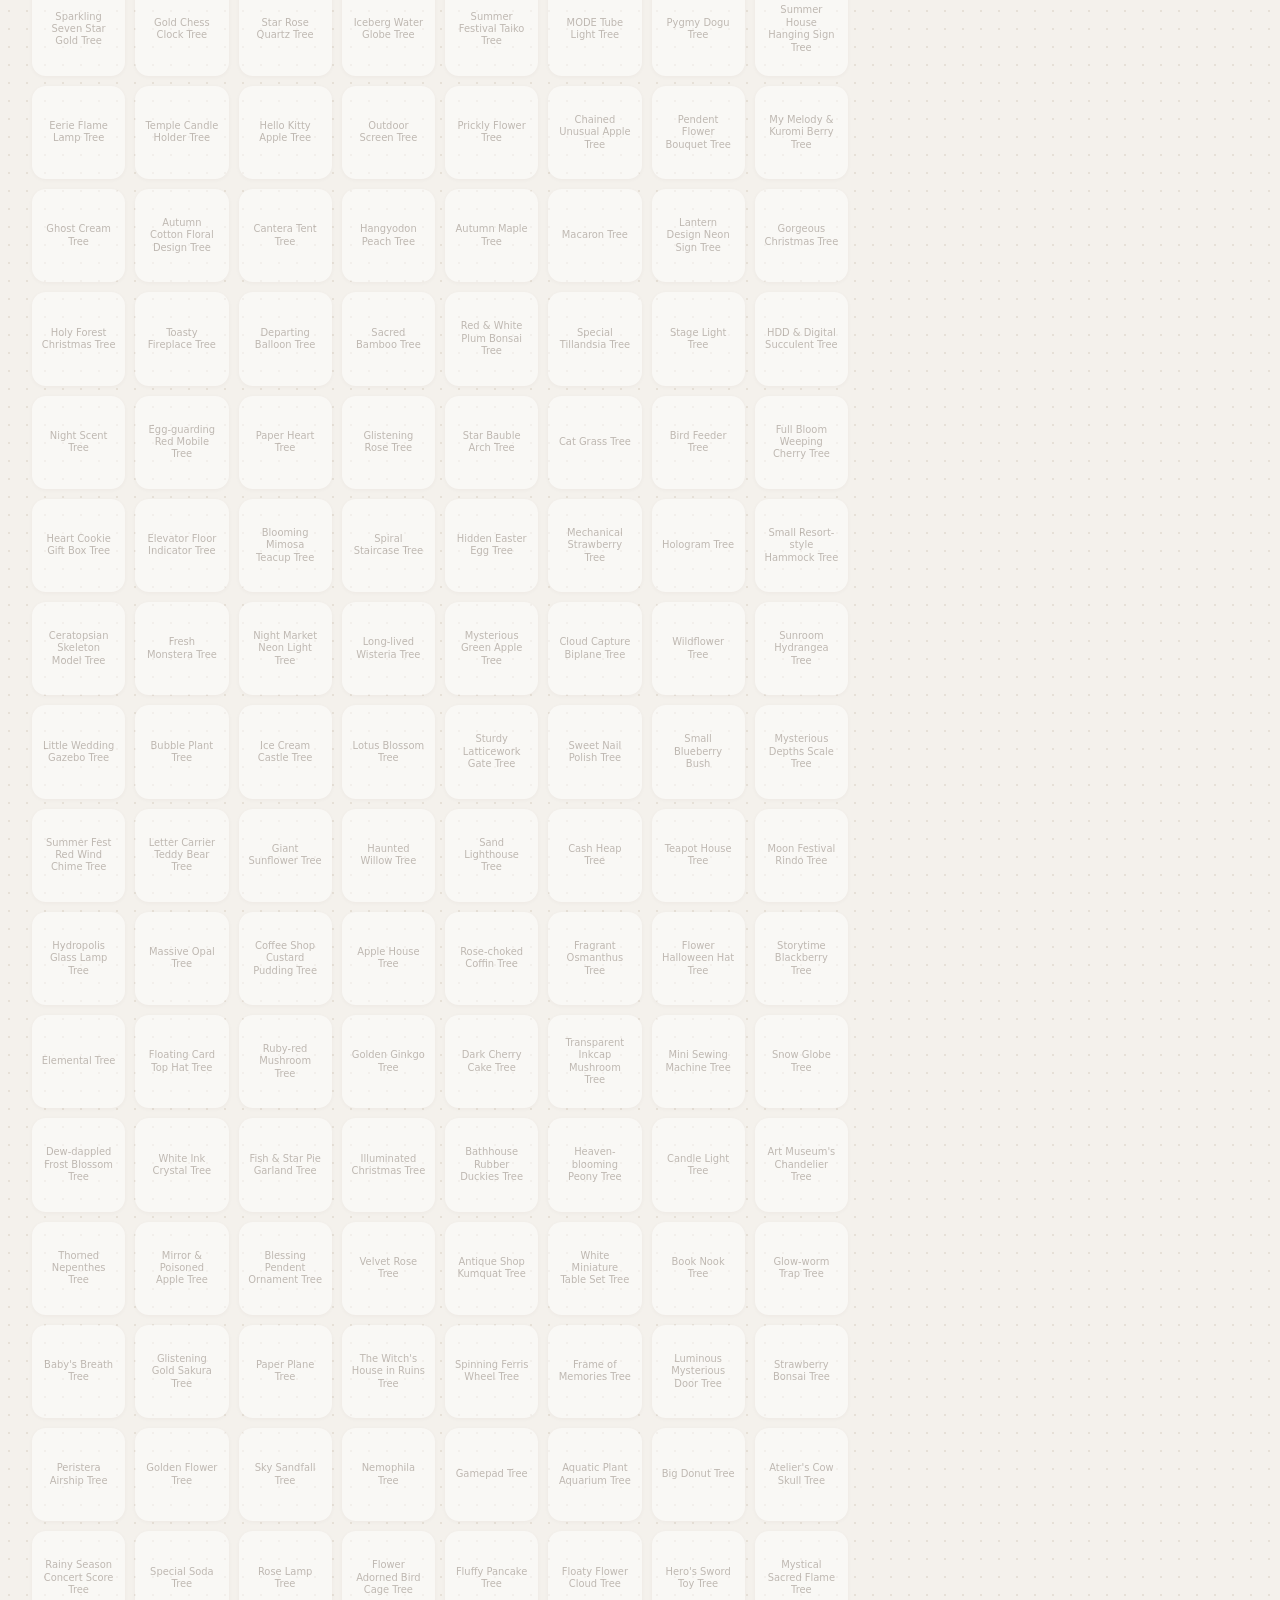
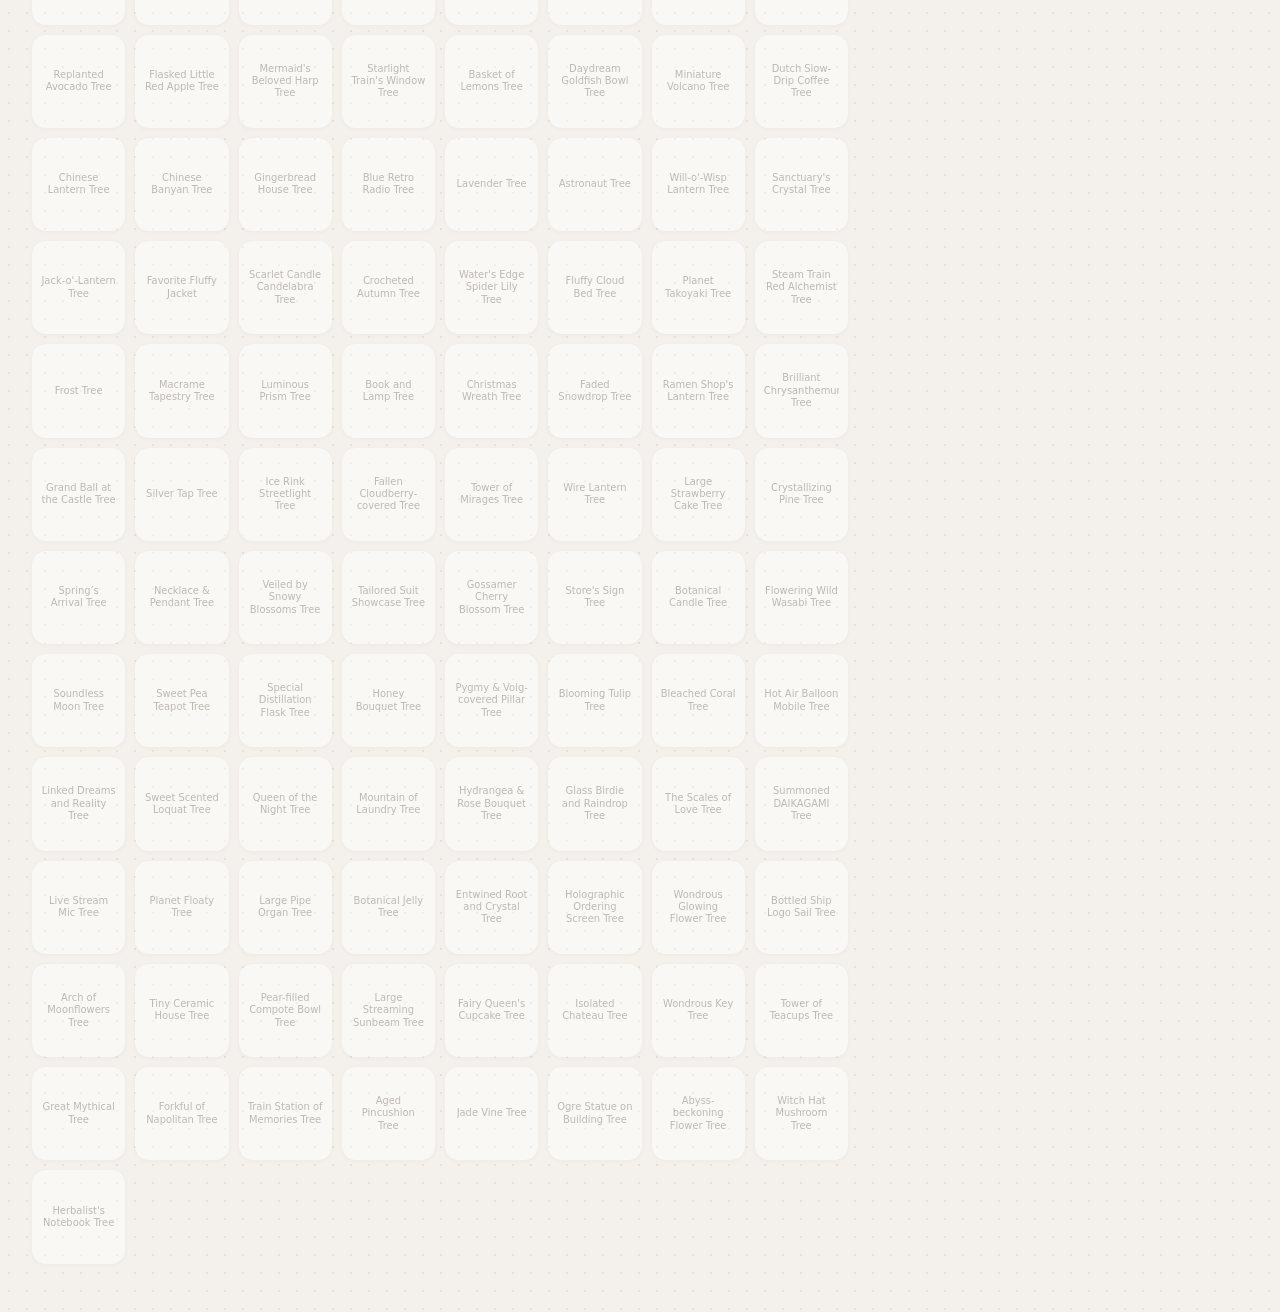
==== commit f713103d: "structure adjustment" ====
--- a/tree-checklist.html
+++ b/tree-checklist.html
@@ -4,7 +4,7 @@
   <meta charset="UTF-8">
   <meta name="viewport" content="width=device-width, initial-scale=1.0">
   <meta http-equiv="Cache-Control" content="no-cache, no-store, must-revalidate">
-  <title>Tree Checklist · Livly Tree Tracker</title>
+  <title>Edit trees · Livly Tree Tracker</title>
   <script>
     // Fresh ?v= each load so the browser never shows an old saved copy.
     window.LIVLY_BUILD = Date.now();
@@ -15,6 +15,9 @@
 <body>
   <!-- Top bar: app name, page tabs, language (filled in by scripts/nav.js) -->
   <nav id="site-nav" class="site-nav"></nav>
+
+  <!-- "My trees" title + Overview / Edit trees switch (filled in by scripts/nav.js) -->
+  <header id="section-header" class="section-header"></header>
 
   <header class="page-header">
     <p class="page-meta" id="intro"></p>
--- a/css/style.css
+++ b/css/style.css
@@ -57,7 +57,20 @@
 }
 
 /* ===== Page header (under the top bar) ===== */
-.page-header { padding: 18px 32px 6px; }
+/* Section header: icon + title + Overview/Edit (or My wishlist/Find) switch */
+.section-header { display: flex; flex-wrap: wrap; align-items: center; gap: 16px; padding: 18px 32px 0; }
+.section-header h1 { margin: 0; font-size: 1.3rem; display: flex; align-items: center; gap: 8px; }
+.section-icon { display: inline-flex; }
+.section-icon svg { width: 22px; height: 22px; }
+.section-trees svg { fill: #5b8c4a; }
+.section-wishlist svg { fill: #f2b51b; }
+.segmented.section-switch a, .segmented.section-switch button { padding: 6px 16px; font-size: 0.9rem; }
+@media (max-width: 640px) {
+  .section-header { padding: 14px 14px 0; }
+  body .page-header { padding-left: 14px; padding-right: 14px; }
+}
+
+.page-header { padding: 8px 32px 6px; }
 .page-meta { margin: 0 0 8px; color: var(--muted); font-size: 0.9rem; }
 #stats { font-size: 0.85rem; }
 .page-toolbar {
@@ -91,13 +104,13 @@
 
 /* Segmented buttons (View switch) */
 .segmented { display: inline-flex; gap: 2px; background: #e6e0d7; border-radius: 10px; padding: 3px; }
-.segmented button {
-  display: inline-flex; align-items: center; gap: 6px;
+.segmented button, .segmented a {
+  display: inline-flex; align-items: center; gap: 6px; text-decoration: none;
   border: 0; background: transparent; color: var(--muted); cursor: pointer;
   font: inherit; font-size: 0.84rem; padding: 5px 11px; border-radius: 8px;
 }
-.segmented button:hover { color: var(--text); }
-.segmented button.active { background: var(--card); color: var(--text); box-shadow: 0 1px 3px rgba(0,0,0,.12); }
+.segmented button:hover, .segmented a:hover { color: var(--text); }
+.segmented button.active, .segmented a.active { background: var(--card); color: var(--text); box-shadow: 0 1px 3px rgba(0,0,0,.12); }
 .segmented svg { width: 16px; height: 16px; flex: none; fill: currentColor; }
 @media (max-width: 640px) {
   .segmented button span { display: none; }   /* icons only on small screens */
@@ -435,10 +448,6 @@
   display: inline-block; margin-left: 6px; padding: 1px 7px; border-radius: 999px;
   font-size: 0.64rem; color: #fff; background: var(--ring); vertical-align: 1px;
 }
-.lt-main {
-  display: inline-block; margin-left: 4px; padding: 0 6px; border-radius: 999px;
-  border: 1px solid #d9d1c6; font-size: 0.64rem; color: var(--muted);
-}
 .lt-status { margin-left: 6px; font-size: 0.64rem; white-space: nowrap; }
 .lt-status.ok { color: #4f8a5e; }
 .lt-status.no { color: #b0695c; }
